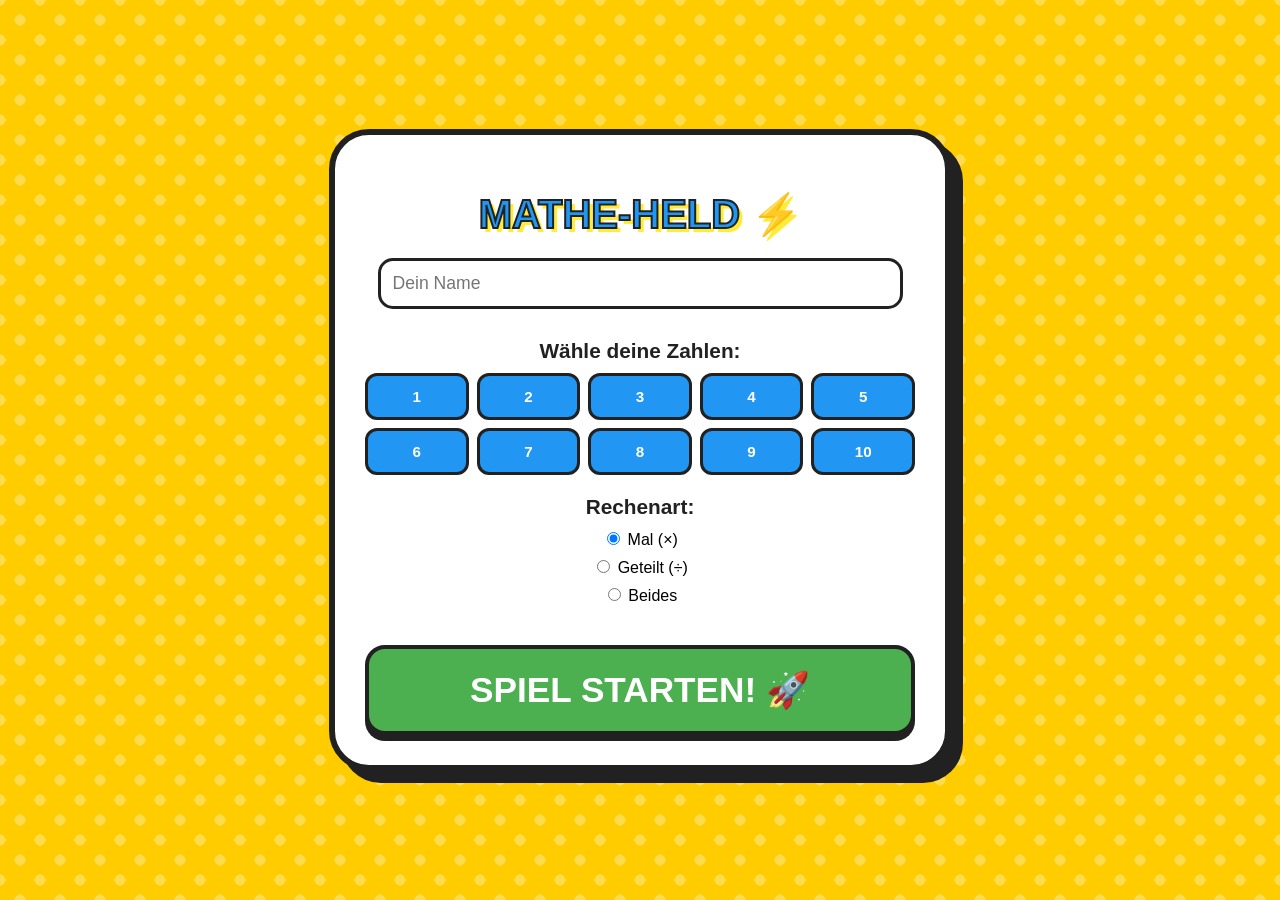
==== index.html @ cc24a485 "Fix: Entferne doppelte/veraltete JavaScript-Zeilen und bereinige HTML-Struktur" ====
<!DOCTYPE html>
<html lang="de">
<head>
    <meta charset="UTF-8">
    <meta name="viewport" content="width=device-width, initial-scale=1.0, maximum-scale=1.0, user-scalable=no">
    <title>Mathe-Held Comic-Edition 🦸‍♂️</title>
    <link rel="stylesheet" href="style.css">
</head>
<body>

<div class="container">
    <!-- 1. STARTBILDSCHIRM -->
    <div id="start-screen">
        <h1>Mathe-Held ⚡</h1>
        <input type="text" id="spieler-name" placeholder="Dein Name">
        
        <h3>Wähle deine Zahlen:</h3>
        <div class="row-selection" id="zahlen-auswahl">
            <!-- Wird per JavaScript gefüllt -->
        </div>

        <h3>Rechenart:</h3>
        <div class="op-selection">
            <label><input type="radio" name="operator" value="mal" checked> Mal (×)</label>
            <label><input type="radio" name="operator" value="geteilt"> Geteilt (÷)</label>
            <label><input type="radio" name="operator" value="beides"> Beides</label>
        </div>

        <button class="num-btn ok-btn" onclick="starteQuiz()" style="width: 100%; margin-top: 20px;">SPIEL STARTEN! 🚀</button>
    </div>

    <!-- 2. QUIZ-BEREICH -->
    <div id="quiz-screen" class="hidden">
        <div id="fortschritt">Aufgabe 1 von 20</div>
        <div id="aufgabe">? × ?</div>
        <div id="display"></div>
        
        <div class="numpad">
            <div class="num-btn" onclick="addZahl(1)">1</div>
            <div class="num-btn" onclick="addZahl(2)">2</div>
            <div class="num-btn" onclick="addZahl(3)">3</div>
            <div class="num-btn" onclick="addZahl(4)">4</div>
            <div class="num-btn" onclick="addZahl(5)">5</div>
            <div class="num-btn" onclick="addZahl(6)">6</div>
            <div class="num-btn" onclick="addZahl(7)">7</div>
            <div class="num-btn" onclick="addZahl(8)">8</div>
            <div class="num-btn" onclick="addZahl(9)">9</div>
            <div class="num-btn action-btn" onclick="loesche()">⌫</div>
            <div class="num-btn" onclick="addZahl(0)">0</div>
            <div class="num-btn ok-btn" onclick="pruefeAntwort()">OK</div>
        </div>
        <div id="feedback"></div>
    </div>

    <!-- 3. ENDERGEBNIS -->
    <div id="end-screen" class="hidden">
        <h1>BÄÄÄM! 🎉</h1>
        <p id="ergebnis-text"></p>
        <button class="num-btn ok-btn" onclick="location.reload()" style="width: 100%;">NOCHMAL! 🔄</button>
    </div>
</div>

<script>
    let name, gewaehlteZahlen = [], modus, runde = 1, score = 0, richtigesErgebnis;
    let aktuelleEingabe = "";

    // Erstellt die Zahlen-Buttons im Startmenü
    const auswahlDiv = document.getElementById('zahlen-auswahl');
    for (let i = 1; i <= 10; i++) {
        auswahlDiv.innerHTML += `
            <label class="row-box">
                <input type="checkbox" value="${i}" checked style="display:none"> ${i}
            </label>`;
    }

    // Macht die Zahlen-Buttons im Menü klickbar
    document.querySelectorAll('.row-box').forEach(box => {
        box.addEventListener('click', function() {
            const cb = this.querySelector('input');
            cb.checked = !cb.checked;
            this.style.background = cb.checked ? '#2196f3' : '#eee';
            this.style.color = cb.checked ? 'white' : 'black';
        });
        // Initial-Farbe setzen
        box.style.background = '#2196f3';
        box.style.color = 'white';
    });

    function addZahl(z) {
        if (aktuelleEingabe.length < 4) {
            aktuelleEingabe += z;
            document.getElementById('display').innerText = aktuelleEingabe;
        }
    }

    function loesche() {
        aktuelleEingabe = aktuelleEingabe.slice(0, -1);
        document.getElementById('display').innerText = aktuelleEingabe;
    }

    function starteQuiz() {
        name = document.getElementById('spieler-name').value || "Held";
        modus = document.querySelector('input[name="operator"]:checked').value;
        const checkboxes = document.querySelectorAll('#zahlen-auswahl input:checked');
        gewaehlteZahlen = Array.from(checkboxes).map(cb => parseInt(cb.value));

        if (gewaehlteZahlen.length === 0) {
            alert("Wähle mindestens eine Zahl aus! 😉");
            return;
        }

        document.getElementById('start-screen').classList.add('hidden');
        document.getElementById('quiz-screen').classList.remove('hidden');
        neueAufgabe();
    }

    function neueAufgabe() {
        if (runde > 20) return zeigeEnde();
        
        aktuelleEingabe = "";
        document.getElementById('display').innerText = "";
        document.getElementById('feedback').innerText = "";
        document.getElementById('fortschritt').innerText = `AUFGABE ${runde} / 20`;
        
        const z1 = gewaehlteZahlen[Math.floor(Math.random() * gewaehlteZahlen.length)];
        const z2 = Math.floor(Math.random() * 10) + 1;
        
        let op = modus;
        if (modus === 'beides') op = Math.random() > 0.5 ? 'mal' : 'geteilt';

        if (op === 'mal') {
            richtigesErgebnis = z1 * z2;
            document.getElementById('aufgabe').innerText = `${z1} × ${z2}`;
        } else {
            richtigesErgebnis = z2;
            document.getElementById('aufgabe').innerText = `${z1 * z2} ÷ ${z1}`;
        }
    }

    function pruefeAntwort() {
        if (aktuelleEingabe === "") return;
        const userAntwort = parseInt(aktuelleEingabe);
        const fb = document.getElementById('feedback');

        if (userAntwort === richtigesErgebnis) {
            score++;
            fb.innerText = "RICHTIG! 🔥";
            fb.style.color = "#4caf50";
        } else {
            fb.innerText = `UPS! ES WAR ${richtigesErgebnis} 💡`;
            fb.style.color = "#ff4081";
        }

        runde++;
        setTimeout(neueAufgabe, 1200);
    }

    function zeigeEnde() {
        document.getElementById('quiz-screen').classList.add('hidden');
        document.getElementById('end-screen').classList.remove('hidden');
        document.getElementById('ergebnis-text').innerHTML = 
            `STARKER AUFTRITT, <b>${name}</b>!<br>Du hast <b>${score} von 20</b> RICHTIG!`;
    }
</script>

</body>
</html>
---- style.css ----
:root {
    --comic-yellow: #ffeb3b;
    --comic-blue: #2196f3;
    --comic-pink: #ff4081;
    --comic-green: #4caf50;
    --dark: #212121;
}

body {
    font-family: 'Arial Black', sans-serif;
    background-color: #ffcc00;
    background-image: radial-gradient(circle, #ffdb4d 20%, transparent 20%), 
                      radial-gradient(circle, #ffdb4d 20%, transparent 20%);
    background-size: 40px 40px;
    background-position: 0 0, 20px 20px;
    margin: 0;
    display: flex;
    justify-content: center;
    align-items: center;
    min-height: 100vh;
}

.container {
    background: white;
    width: 90%;
    max-width: 550px;
    padding: 30px;
    border: 6px solid var(--dark);
    border-radius: 40px;
    box-shadow: 12px 12px 0px var(--dark);
    text-align: center;
}

h1 {
    font-size: 2.5rem;
    text-transform: uppercase;
    -webkit-text-stroke: 2px var(--dark);
    color: var(--comic-blue);
    text-shadow: 4px 4px 0px var(--comic-yellow);
    margin-bottom: 20px;
}

h3 {
    font-size: 1.3rem;
    margin: 15px 0 10px 0;
    color: var(--dark);
}

input[type="text"] {
    width: 90%;
    padding: 12px;
    font-size: 1.1rem;
    border: 3px solid var(--dark);
    border-radius: 15px;
    margin-bottom: 15px;
    font-family: 'Arial Black', sans-serif;
}

.row-selection {
    display: grid;
    grid-template-columns: repeat(5, 1fr);
    gap: 8px;
    margin-bottom: 20px;
}

.row-box {
    background: #2196f3;
    color: white;
    padding: 12px 8px;
    border: 3px solid var(--dark);
    border-radius: 12px;
    font-weight: bold;
    cursor: pointer;
    transition: all 0.2s;
    font-size: 0.95rem;
}

.row-box:hover {
    transform: scale(1.05);
}

.op-selection {
    display: flex;
    flex-direction: column;
    gap: 8px;
    margin-bottom: 20px;
}

.op-selection label {
    font-size: 1rem;
    cursor: pointer;
    margin: 0;
}

.num-btn {
    background: white;
    border: 4px solid var(--dark);
    padding: 20px;
    font-size: 2.2rem;
    border-radius: 20px;
    box-shadow: 0 6px 0 var(--dark);
    transition: all 0.1s;
    cursor: pointer;
    font-weight: bold;
}

.num-btn:active {
    transform: translateY(4px);
    box-shadow: 0 2px 0 var(--dark);
}

.action-btn {
    background: var(--comic-pink);
    color: white;
}

.ok-btn {
    background: var(--comic-green);
    color: white;
}

.numpad {
    display: grid;
    grid-template-columns: repeat(3, 1fr);
    gap: 10px;
    margin: 20px 0;
}

#fortschritt {
    font-size: 1.2rem;
    font-weight: bold;
    color: var(--dark);
    margin-bottom: 20px;
    background: #fff3cd;
    padding: 10px;
    border-radius: 10px;
}

#aufgabe {
    font-size: 5.5rem;
    color: var(--dark);
    margin: 20px 0;
    background: #f0f0f0;
    border-radius: 20px;
    border: 4px dashed var(--dark);
    padding: 20px;
}

#display {
    font-size: 3.5rem;
    margin-bottom: 15px;
    color: var(--comic-blue);
    height: 1.2em;
    font-weight: bold;
}

#feedback {
    font-size: 1.5rem;
    font-weight: bold;
    margin-top: 15px;
    height: 2em;
}

#end-screen h1 {
    font-size: 3rem;
    margin-bottom: 30px;
}

#ergebnis-text {
    font-size: 1.5rem;
    color: var(--dark);
    margin-bottom: 30px;
    line-height: 1.6;
}

.hidden {
    display: none !important;
}
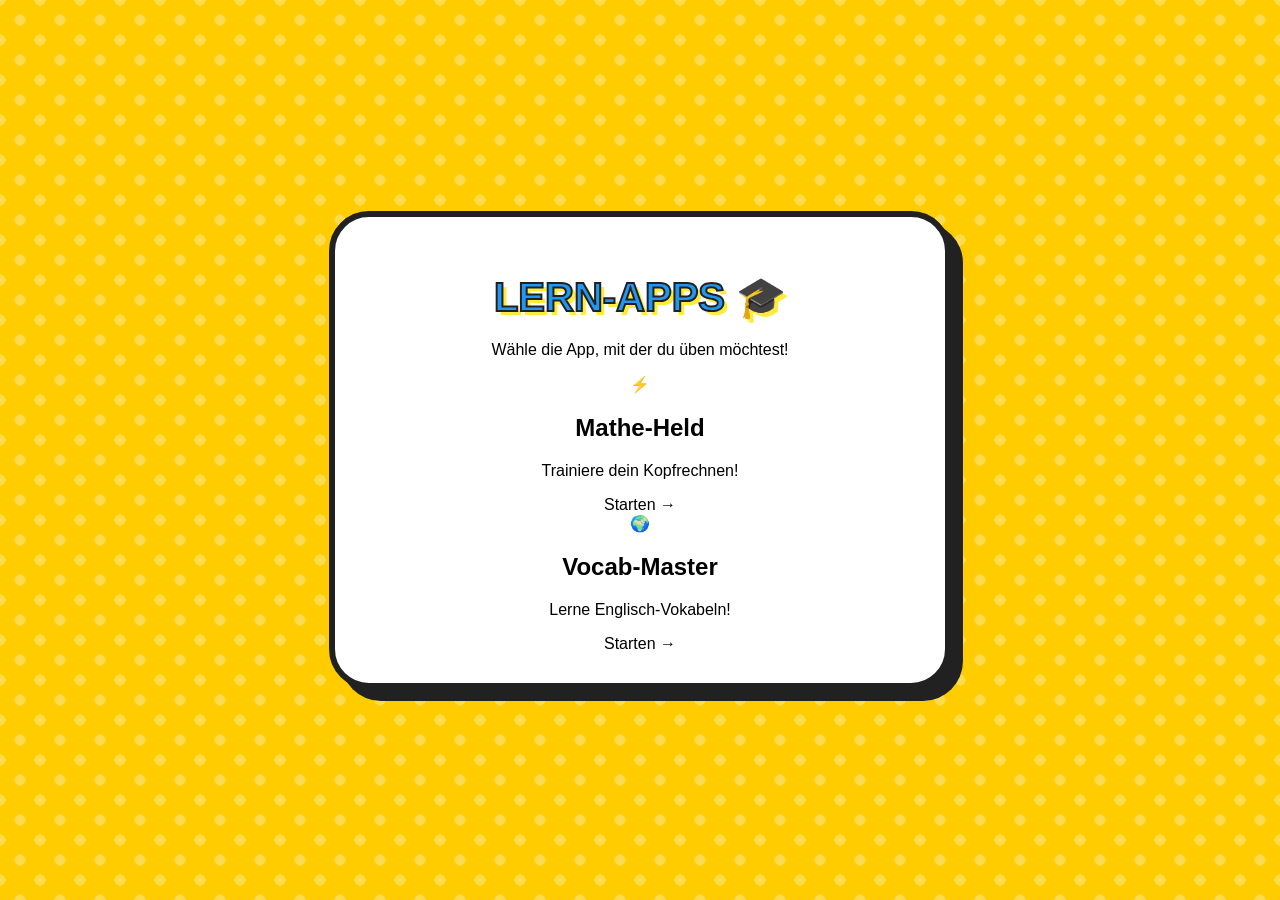
==== commit a54891f6: "Add index.html to fix GitHub Pages display issue" ====
--- a/index.html
+++ b/index.html
@@ -3,165 +3,33 @@
 <head>
     <meta charset="UTF-8">
     <meta name="viewport" content="width=device-width, initial-scale=1.0, maximum-scale=1.0, user-scalable=no">
-    <title>Mathe-Held Comic-Edition 🦸‍♂️</title>
+    <title>Lern-Apps 🎓</title>
     <link rel="stylesheet" href="style.css">
 </head>
 <body>
 
 <div class="container">
-    <!-- 1. STARTBILDSCHIRM -->
     <div id="start-screen">
-        <h1>Mathe-Held ⚡</h1>
-        <input type="text" id="spieler-name" placeholder="Dein Name">
+        <h1>Lern-Apps 🎓</h1>
+        <p class="intro-text">Wähle die App, mit der du üben möchtest!</p>
         
-        <h3>Wähle deine Zahlen:</h3>
-        <div class="row-selection" id="zahlen-auswahl">
-            <!-- Wird per JavaScript gefüllt -->
+        <div class="app-selector">
+            <div class="app-card" onclick="window.location.href='mathe.html'">
+                <div class="app-icon">⚡</div>
+                <h2>Mathe-Held</h2>
+                <p>Trainiere dein Kopfrechnen!</p>
+                <div class="app-button">Starten →</div>
+            </div>
+            
+            <div class="app-card" onclick="window.location.href='vokabel.html'">
+                <div class="app-icon">🌍</div>
+                <h2>Vocab-Master</h2>
+                <p>Lerne Englisch-Vokabeln!</p>
+                <div class="app-button">Starten →</div>
+            </div>
         </div>
-
-        <h3>Rechenart:</h3>
-        <div class="op-selection">
-            <label><input type="radio" name="operator" value="mal" checked> Mal (×)</label>
-            <label><input type="radio" name="operator" value="geteilt"> Geteilt (÷)</label>
-            <label><input type="radio" name="operator" value="beides"> Beides</label>
-        </div>
-
-        <button class="num-btn ok-btn" onclick="starteQuiz()" style="width: 100%; margin-top: 20px;">SPIEL STARTEN! 🚀</button>
-    </div>
-
-    <!-- 2. QUIZ-BEREICH -->
-    <div id="quiz-screen" class="hidden">
-        <div id="fortschritt">Aufgabe 1 von 20</div>
-        <div id="aufgabe">? × ?</div>
-        <div id="display"></div>
-        
-        <div class="numpad">
-            <div class="num-btn" onclick="addZahl(1)">1</div>
-            <div class="num-btn" onclick="addZahl(2)">2</div>
-            <div class="num-btn" onclick="addZahl(3)">3</div>
-            <div class="num-btn" onclick="addZahl(4)">4</div>
-            <div class="num-btn" onclick="addZahl(5)">5</div>
-            <div class="num-btn" onclick="addZahl(6)">6</div>
-            <div class="num-btn" onclick="addZahl(7)">7</div>
-            <div class="num-btn" onclick="addZahl(8)">8</div>
-            <div class="num-btn" onclick="addZahl(9)">9</div>
-            <div class="num-btn action-btn" onclick="loesche()">⌫</div>
-            <div class="num-btn" onclick="addZahl(0)">0</div>
-            <div class="num-btn ok-btn" onclick="pruefeAntwort()">OK</div>
-        </div>
-        <div id="feedback"></div>
-    </div>
-
-    <!-- 3. ENDERGEBNIS -->
-    <div id="end-screen" class="hidden">
-        <h1>BÄÄÄM! 🎉</h1>
-        <p id="ergebnis-text"></p>
-        <button class="num-btn ok-btn" onclick="location.reload()" style="width: 100%;">NOCHMAL! 🔄</button>
     </div>
 </div>
 
-<script>
-    let name, gewaehlteZahlen = [], modus, runde = 1, score = 0, richtigesErgebnis;
-    let aktuelleEingabe = "";
-
-    // Erstellt die Zahlen-Buttons im Startmenü
-    const auswahlDiv = document.getElementById('zahlen-auswahl');
-    for (let i = 1; i <= 10; i++) {
-        auswahlDiv.innerHTML += `
-            <label class="row-box">
-                <input type="checkbox" value="${i}" checked style="display:none"> ${i}
-            </label>`;
-    }
-
-    // Macht die Zahlen-Buttons im Menü klickbar
-    document.querySelectorAll('.row-box').forEach(box => {
-        box.addEventListener('click', function() {
-            const cb = this.querySelector('input');
-            cb.checked = !cb.checked;
-            this.style.background = cb.checked ? '#2196f3' : '#eee';
-            this.style.color = cb.checked ? 'white' : 'black';
-        });
-        // Initial-Farbe setzen
-        box.style.background = '#2196f3';
-        box.style.color = 'white';
-    });
-
-    function addZahl(z) {
-        if (aktuelleEingabe.length < 4) {
-            aktuelleEingabe += z;
-            document.getElementById('display').innerText = aktuelleEingabe;
-        }
-    }
-
-    function loesche() {
-        aktuelleEingabe = aktuelleEingabe.slice(0, -1);
-        document.getElementById('display').innerText = aktuelleEingabe;
-    }
-
-    function starteQuiz() {
-        name = document.getElementById('spieler-name').value || "Held";
-        modus = document.querySelector('input[name="operator"]:checked').value;
-        const checkboxes = document.querySelectorAll('#zahlen-auswahl input:checked');
-        gewaehlteZahlen = Array.from(checkboxes).map(cb => parseInt(cb.value));
-
-        if (gewaehlteZahlen.length === 0) {
-            alert("Wähle mindestens eine Zahl aus! 😉");
-            return;
-        }
-
-        document.getElementById('start-screen').classList.add('hidden');
-        document.getElementById('quiz-screen').classList.remove('hidden');
-        neueAufgabe();
-    }
-
-    function neueAufgabe() {
-        if (runde > 20) return zeigeEnde();
-        
-        aktuelleEingabe = "";
-        document.getElementById('display').innerText = "";
-        document.getElementById('feedback').innerText = "";
-        document.getElementById('fortschritt').innerText = `AUFGABE ${runde} / 20`;
-        
-        const z1 = gewaehlteZahlen[Math.floor(Math.random() * gewaehlteZahlen.length)];
-        const z2 = Math.floor(Math.random() * 10) + 1;
-        
-        let op = modus;
-        if (modus === 'beides') op = Math.random() > 0.5 ? 'mal' : 'geteilt';
-
-        if (op === 'mal') {
-            richtigesErgebnis = z1 * z2;
-            document.getElementById('aufgabe').innerText = `${z1} × ${z2}`;
-        } else {
-            richtigesErgebnis = z2;
-            document.getElementById('aufgabe').innerText = `${z1 * z2} ÷ ${z1}`;
-        }
-    }
-
-    function pruefeAntwort() {
-        if (aktuelleEingabe === "") return;
-        const userAntwort = parseInt(aktuelleEingabe);
-        const fb = document.getElementById('feedback');
-
-        if (userAntwort === richtigesErgebnis) {
-            score++;
-            fb.innerText = "RICHTIG! 🔥";
-            fb.style.color = "#4caf50";
-        } else {
-            fb.innerText = `UPS! ES WAR ${richtigesErgebnis} 💡`;
-            fb.style.color = "#ff4081";
-        }
-
-        runde++;
-        setTimeout(neueAufgabe, 1200);
-    }
-
-    function zeigeEnde() {
-        document.getElementById('quiz-screen').classList.add('hidden');
-        document.getElementById('end-screen').classList.remove('hidden');
-        document.getElementById('ergebnis-text').innerHTML = 
-            `STARKER AUFTRITT, <b>${name}</b>!<br>Du hast <b>${score} von 20</b> RICHTIG!`;
-    }
-</script>
-
 </body>
 </html>
--- a/style.css
+++ b/style.css
@@ -46,6 +46,26 @@
     color: var(--dark);
 }
 
+/* Nameneingabefeld - größer */
+#spieler-name {
+    width: 90%;
+    padding: 18px;
+    font-size: 1.4rem;
+    border: 4px solid var(--dark);
+    border-radius: 20px;
+    margin-bottom: 20px;
+    font-family: 'Arial Black', sans-serif;
+    font-weight: bold;
+    text-align: center;
+    background: #e3f2fd;
+    box-shadow: 0 4px 0 var(--dark);
+}
+
+#spieler-name::placeholder {
+    color: #999;
+    font-weight: normal;
+}
+
 input[type="text"] {
     width: 90%;
     padding: 12px;
@@ -119,6 +139,7 @@
     color: white;
 }
 
+/* Numpad wie Handy-Tastatur angeordnet */
 .numpad {
     display: grid;
     grid-template-columns: repeat(3, 1fr);
@@ -126,6 +147,40 @@
     margin: 20px 0;
 }
 
+/* Reihe 1: 1, 2, 3 */
+.numpad .num-btn:nth-child(1),
+.numpad .num-btn:nth-child(2),
+.numpad .num-btn:nth-child(3) {
+    /* Standard 1-3 */
+}
+
+/* Reihe 2: 4, 5, 6 */
+.numpad .num-btn:nth-child(4),
+.numpad .num-btn:nth-child(5),
+.numpad .num-btn:nth-child(6) {
+    /* Standard 4-6 */
+}
+
+/* Reihe 3: 7, 8, 9 */
+.numpad .num-btn:nth-child(7),
+.numpad .num-btn:nth-child(8),
+.numpad .num-btn:nth-child(9) {
+    /* Standard 7-9 */
+}
+
+/* Reihe 4: Löschen, 0, OK */
+.numpad .num-btn:nth-child(10) {
+    /* Löschen-Button */
+}
+
+.numpad .num-btn:nth-child(11) {
+    /* 0-Button */
+}
+
+.numpad .num-btn:nth-child(12) {
+    /* OK-Button */
+}
+
 #fortschritt {
     font-size: 1.2rem;
     font-weight: bold;
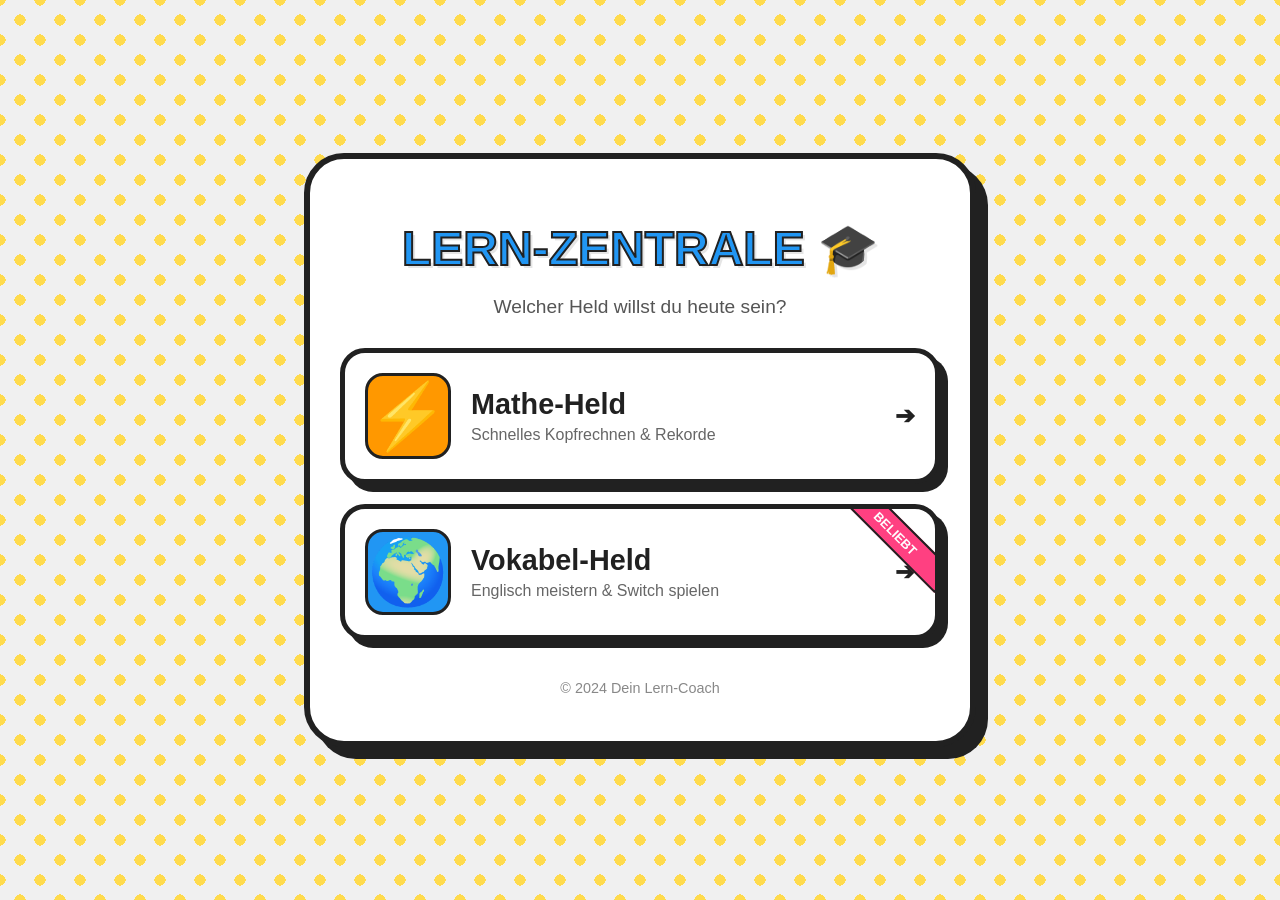
==== commit 809047bf: "Update title and content in index.html" ====
--- a/index.html
+++ b/index.html
@@ -3,31 +3,160 @@
 <head>
     <meta charset="UTF-8">
     <meta name="viewport" content="width=device-width, initial-scale=1.0, maximum-scale=1.0, user-scalable=no">
-    <title>Lern-Apps 🎓</title>
+    <title>Lern-Zentrale 🎓</title>
     <link rel="stylesheet" href="style.css">
+    <style>
+        :root {
+            --math-color: #ff9800;
+            --vocab-color: #2196f3;
+        }
+
+        body {
+            background-color: #f0f0f0;
+            display: flex;
+            justify-content: center;
+            align-items: center;
+            min-height: 100vh;
+            margin: 0;
+        }
+
+        .container {
+            max-width: 600px;
+            width: 90%;
+        }
+
+        h1 {
+            font-size: 3rem;
+            margin-bottom: 10px;
+            text-shadow: 3px 3px 0px rgba(0,0,0,0.1);
+        }
+
+        .intro-text {
+            font-size: 1.2rem;
+            margin-bottom: 30px;
+            color: #555;
+            font-family: 'Arial Rounded MT Bold', sans-serif;
+        }
+
+        .app-selector {
+            display: flex;
+            flex-direction: column;
+            gap: 20px;
+        }
+
+        .app-card {
+            background: white;
+            border: 5px solid var(--dark);
+            border-radius: 25px;
+            padding: 20px;
+            display: flex;
+            align-items: center;
+            cursor: pointer;
+            transition: all 0.2s ease;
+            position: relative;
+            overflow: hidden;
+            box-shadow: 8px 8px 0 var(--dark);
+            text-align: left;
+        }
+
+        /* Hover-Effekte */
+        .app-card:hover {
+            transform: translate(-4px, -4px);
+            box-shadow: 12px 12px 0 var(--dark);
+        }
+
+        .app-card:active {
+            transform: translate(4px, 4px);
+            box-shadow: 2px 2px 0 var(--dark);
+        }
+
+        .app-icon {
+            font-size: 4rem;
+            margin-right: 20px;
+            background: #eee;
+            width: 80px;
+            height: 80px;
+            display: flex;
+            align-items: center;
+            justify-content: center;
+            border-radius: 18px;
+            border: 3px solid var(--dark);
+        }
+
+        .app-info {
+            flex-grow: 1;
+        }
+
+        .app-info h2 {
+            margin: 0;
+            font-size: 1.8rem;
+            color: var(--dark);
+        }
+
+        .app-info p {
+            margin: 5px 0 0;
+            font-size: 1rem;
+            color: #666;
+        }
+
+        /* Individuelle Farben für die Karten */
+        .card-mathe .app-icon { background-color: var(--math-color); }
+        .card-vokabel .app-icon { background-color: var(--vocab-color); }
+
+        .start-arrow {
+            font-size: 1.5rem;
+            font-weight: bold;
+            color: var(--dark);
+            margin-left: 10px;
+        }
+
+        /* Kleiner Badge "NEU" oder "TOP" */
+        .badge {
+            position: absolute;
+            top: 10px;
+            right: -30px;
+            background: var(--comic-pink);
+            color: white;
+            padding: 5px 40px;
+            transform: rotate(45deg);
+            font-size: 0.8rem;
+            font-family: sans-serif;
+            font-weight: bold;
+            border: 2px solid var(--dark);
+        }
+    </style>
 </head>
 <body>
 
 <div class="container">
-    <div id="start-screen">
-        <h1>Lern-Apps 🎓</h1>
-        <p class="intro-text">Wähle die App, mit der du üben möchtest!</p>
+    <div id="start-screen" style="display: block;">
+        <h1>Lern-Zentrale 🎓</h1>
+        <p class="intro-text">Welcher Held willst du heute sein?</p>
         
         <div class="app-selector">
-            <div class="app-card" onclick="window.location.href='mathe.html'">
+            <!-- Mathe Card -->
+            <div class="app-card card-mathe" onclick="window.location.href='mathe.html'">
                 <div class="app-icon">⚡</div>
-                <h2>Mathe-Held</h2>
-                <p>Trainiere dein Kopfrechnen!</p>
-                <div class="app-button">Starten →</div>
+                <div class="app-info">
+                    <h2>Mathe-Held</h2>
+                    <p>Schnelles Kopfrechnen & Rekorde</p>
+                </div>
+                <div class="start-arrow">➔</div>
             </div>
             
-            <div class="app-card" onclick="window.location.href='vokabel.html'">
+            <!-- Vokabel Card -->
+            <div class="app-card card-vokabel" onclick="window.location.href='vokabel.html'">
+                <div class="badge">BELIEBT</div>
                 <div class="app-icon">🌍</div>
-                <h2>Vocab-Master</h2>
-                <p>Lerne Englisch-Vokabeln!</p>
-                <div class="app-button">Starten →</div>
+                <div class="app-info">
+                    <h2>Vokabel-Held</h2>
+                    <p>Englisch meistern & Switch spielen</p>
+                </div>
+                <div class="start-arrow">➔</div>
             </div>
         </div>
+        
+        <p style="margin-top: 40px; font-size: 0.9rem; color: #888;">&copy; 2024 Dein Lern-Coach</p>
     </div>
 </div>
 
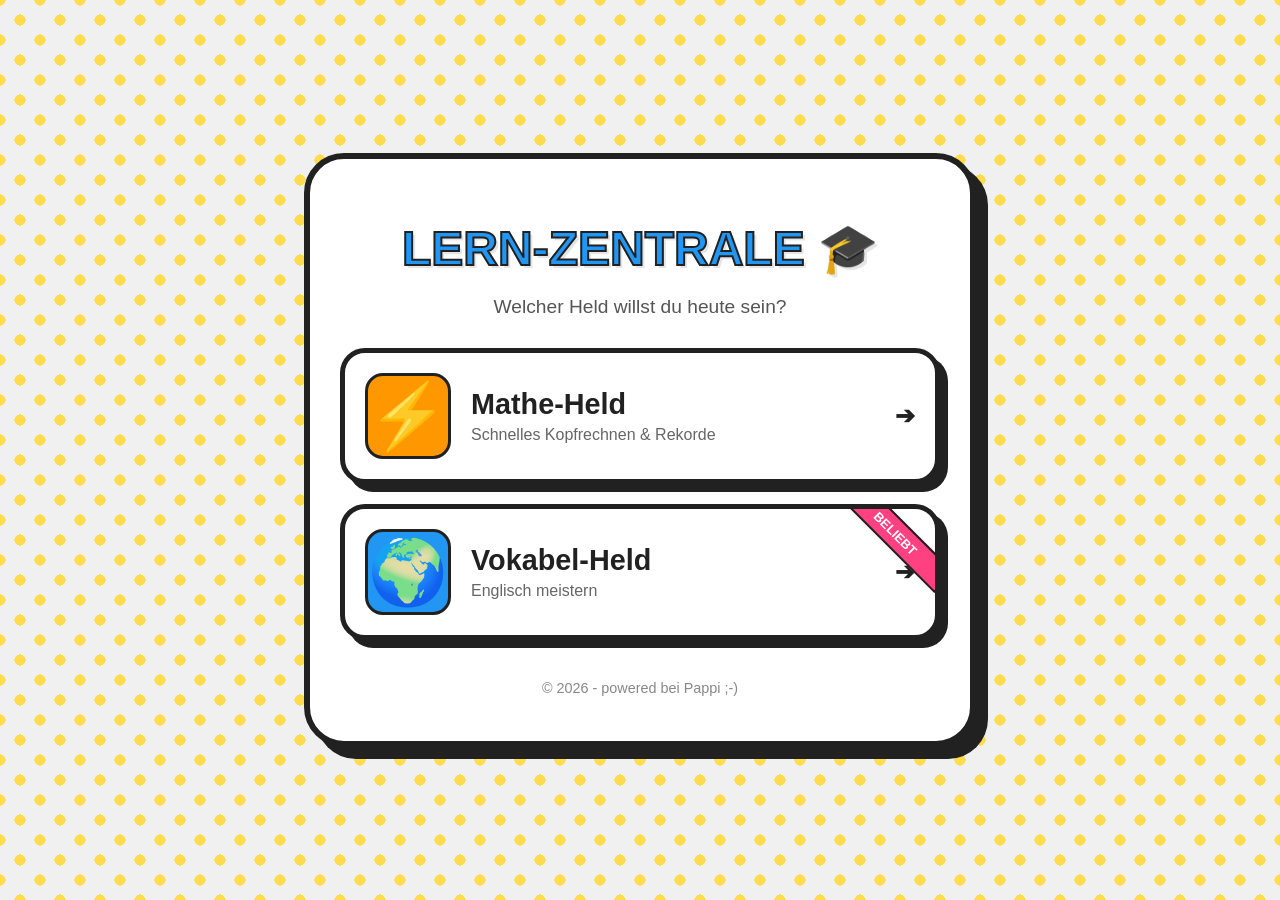
==== commit d83dc5a1: "Update footer text and app description in index.html" ====
--- a/index.html
+++ b/index.html
@@ -150,13 +150,13 @@
                 <div class="app-icon">🌍</div>
                 <div class="app-info">
                     <h2>Vokabel-Held</h2>
-                    <p>Englisch meistern & Switch spielen</p>
+                    <p>Englisch meistern </p>
                 </div>
                 <div class="start-arrow">➔</div>
             </div>
         </div>
         
-        <p style="margin-top: 40px; font-size: 0.9rem; color: #888;">&copy; 2024 Dein Lern-Coach</p>
+        <p style="margin-top: 40px; font-size: 0.9rem; color: #888;">&copy; 2026  - powered bei Pappi ;-)</p>
     </div>
 </div>
 
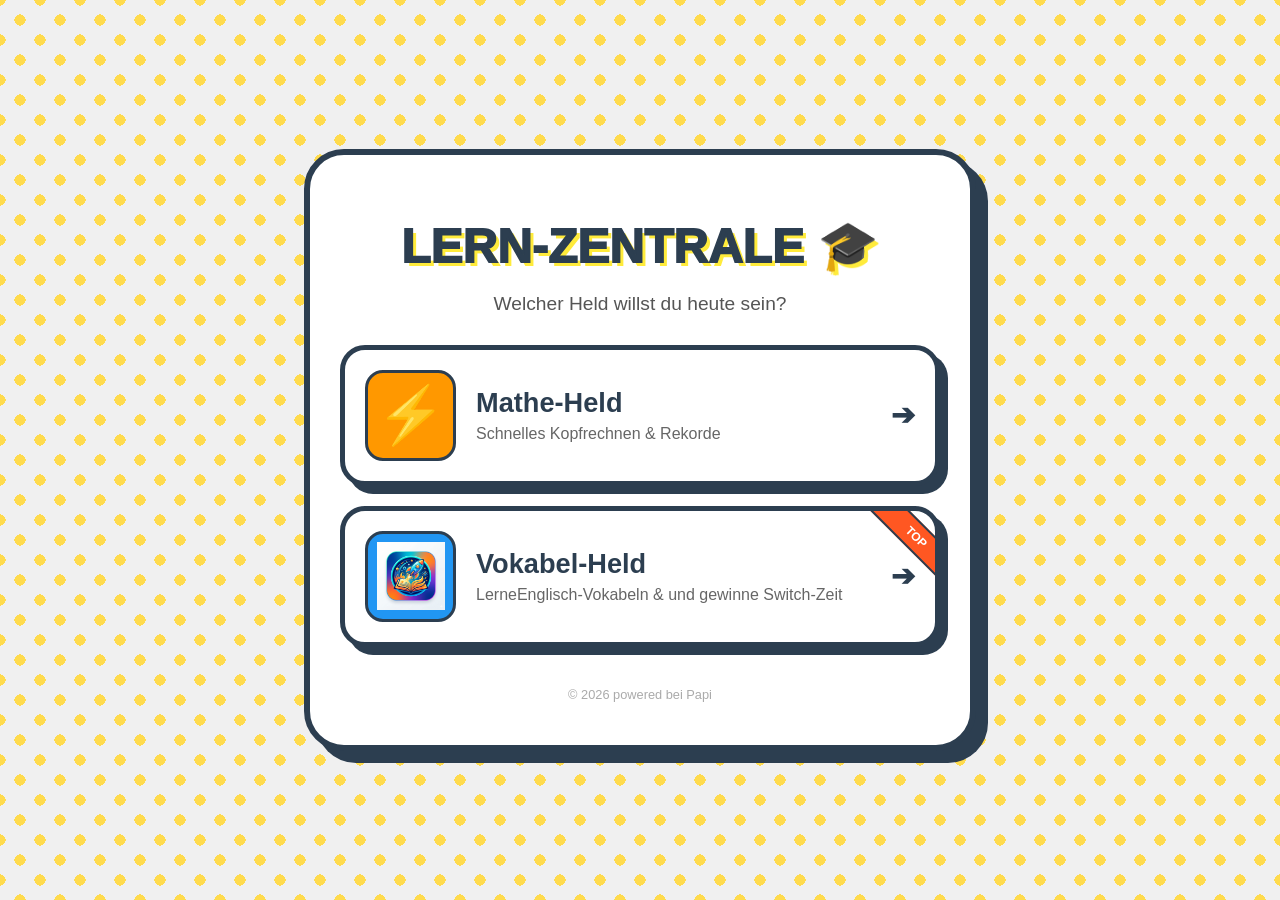
==== commit c1667756: "Update index.html with meta tags and styles" ====
--- a/index.html
+++ b/index.html
@@ -2,13 +2,27 @@
 <html lang="de">
 <head>
     <meta charset="UTF-8">
+    <meta http-equiv="Content-Type" content="text/html; charset=utf-8">
     <meta name="viewport" content="width=device-width, initial-scale=1.0, maximum-scale=1.0, user-scalable=no">
+    
+    <!-- iPad & iPhone Home-Screen Icon Tags -->
+    <link rel="apple-touch-icon" href="icon.png">
+    <link rel="apple-touch-icon-precomposed" href="icon.png">
+    
+    <!-- Web App Einstellungen für iOS (iPad) -->
+    <meta name="apple-mobile-web-app-capable" content="yes">
+    <meta name="apple-mobile-web-app-status-bar-style" content="black-translucent">
+    <meta name="apple-mobile-web-app-title" content="Lern-Held">
+
     <title>Lern-Zentrale 🎓</title>
     <link rel="stylesheet" href="style.css">
+    
     <style>
         :root {
             --math-color: #ff9800;
             --vocab-color: #2196f3;
+            --dark: #2c3e50;
+            --comic-pink: #e91e63;
         }
 
         body {
@@ -18,24 +32,25 @@
             align-items: center;
             min-height: 100vh;
             margin: 0;
+            font-family: 'Arial Rounded MT Bold', 'Helvetica', sans-serif;
         }
 
         .container {
             max-width: 600px;
             width: 90%;
+            text-align: center;
         }
 
         h1 {
             font-size: 3rem;
             margin-bottom: 10px;
-            text-shadow: 3px 3px 0px rgba(0,0,0,0.1);
+            color: var(--dark);
         }
 
         .intro-text {
             font-size: 1.2rem;
             margin-bottom: 30px;
             color: #555;
-            font-family: 'Arial Rounded MT Bold', sans-serif;
         }
 
         .app-selector {
@@ -52,14 +67,13 @@
             display: flex;
             align-items: center;
             cursor: pointer;
-            transition: all 0.2s ease;
+            transition: all 0.15s ease-in-out;
             position: relative;
             overflow: hidden;
             box-shadow: 8px 8px 0 var(--dark);
             text-align: left;
         }
 
-        /* Hover-Effekte */
         .app-card:hover {
             transform: translate(-4px, -4px);
             box-shadow: 12px 12px 0 var(--dark);
@@ -71,16 +85,23 @@
         }
 
         .app-icon {
-            font-size: 4rem;
+            font-size: 3.5rem;
             margin-right: 20px;
-            background: #eee;
-            width: 80px;
-            height: 80px;
+            width: 85px;
+            height: 85px;
             display: flex;
             align-items: center;
             justify-content: center;
             border-radius: 18px;
             border: 3px solid var(--dark);
+            flex-shrink: 0;
+            background-color: #eee;
+        }
+
+        .app-icon img {
+            width: 80%;
+            height: 80%;
+            object-fit: contain;
         }
 
         .app-info {
@@ -89,7 +110,7 @@
 
         .app-info h2 {
             margin: 0;
-            font-size: 1.8rem;
+            font-size: 1.7rem;
             color: var(--dark);
         }
 
@@ -97,30 +118,28 @@
             margin: 5px 0 0;
             font-size: 1rem;
             color: #666;
+            line-height: 1.2;
         }
 
-        /* Individuelle Farben für die Karten */
         .card-mathe .app-icon { background-color: var(--math-color); }
         .card-vokabel .app-icon { background-color: var(--vocab-color); }
 
         .start-arrow {
-            font-size: 1.5rem;
+            font-size: 1.8rem;
             font-weight: bold;
             color: var(--dark);
             margin-left: 10px;
         }
 
-        /* Kleiner Badge "NEU" oder "TOP" */
         .badge {
             position: absolute;
-            top: 10px;
-            right: -30px;
-            background: var(--comic-pink);
+            top: 12px;
+            right: -35px;
+            background: #ff5722;
             color: white;
             padding: 5px 40px;
             transform: rotate(45deg);
-            font-size: 0.8rem;
-            font-family: sans-serif;
+            font-size: 0.75rem;
             font-weight: bold;
             border: 2px solid var(--dark);
         }
@@ -129,7 +148,7 @@
 <body>
 
 <div class="container">
-    <div id="start-screen" style="display: block;">
+    <div id="start-screen">
         <h1>Lern-Zentrale 🎓</h1>
         <p class="intro-text">Welcher Held willst du heute sein?</p>
         
@@ -146,17 +165,19 @@
             
             <!-- Vokabel Card -->
             <div class="app-card card-vokabel" onclick="window.location.href='vokabel.html'">
-                <div class="badge">BELIEBT</div>
-                <div class="app-icon">🌍</div>
+                <div class="badge">TOP</div>
+                <div class="app-icon">
+                    <img src="icon.png" alt="Icon">
+                </div>
                 <div class="app-info">
                     <h2>Vokabel-Held</h2>
-                    <p>Englisch meistern </p>
+                    <p>LerneEnglisch-Vokabeln & und gewinne Switch-Zeit</p>
                 </div>
                 <div class="start-arrow">➔</div>
             </div>
         </div>
         
-        <p style="margin-top: 40px; font-size: 0.9rem; color: #888;">&copy; 2026  - powered bei Pappi ;-)</p>
+        <p style="margin-top: 40px; font-size: 0.8rem; color: #aaa;">&copy; 2026 powered bei Papi</p>
     </div>
 </div>
 
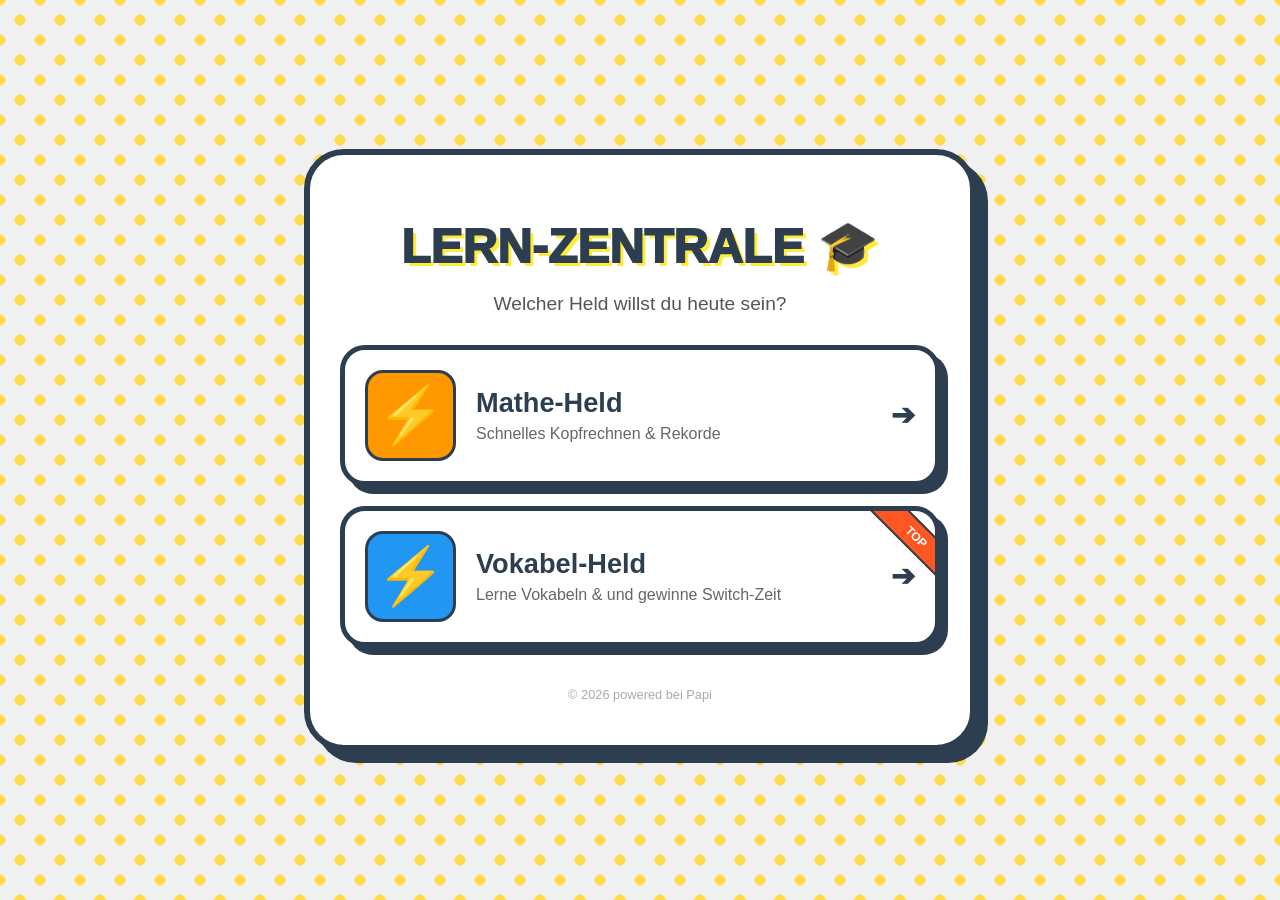
==== commit 22cf481e: "Update Vokabel Card icon and description" ====
--- a/index.html
+++ b/index.html
@@ -166,12 +166,10 @@
             <!-- Vokabel Card -->
             <div class="app-card card-vokabel" onclick="window.location.href='vokabel.html'">
                 <div class="badge">TOP</div>
-                <div class="app-icon">
-                    <img src="icon.png" alt="Icon">
-                </div>
+                <div class="app-icon">⚡</div>
                 <div class="app-info">
                     <h2>Vokabel-Held</h2>
-                    <p>LerneEnglisch-Vokabeln & und gewinne Switch-Zeit</p>
+                    <p>Lerne Vokabeln & und gewinne Switch-Zeit</p>
                 </div>
                 <div class="start-arrow">➔</div>
             </div>
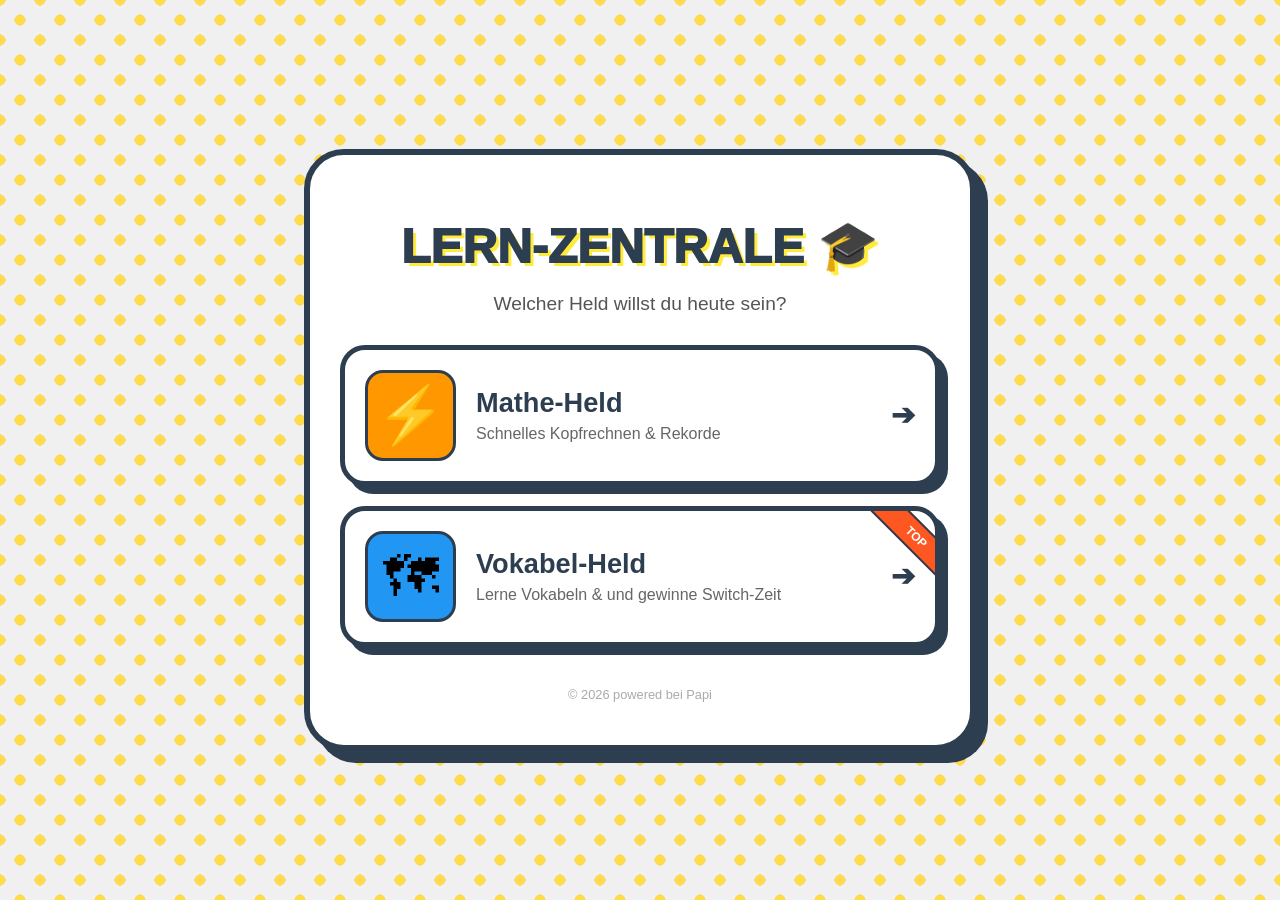
==== commit 7619e9c8: "Change icon in Vokabel Card from ⚡ to 🗺" ====
--- a/index.html
+++ b/index.html
@@ -166,7 +166,7 @@
             <!-- Vokabel Card -->
             <div class="app-card card-vokabel" onclick="window.location.href='vokabel.html'">
                 <div class="badge">TOP</div>
-                <div class="app-icon">⚡</div>
+                <div class="app-icon">🗺</div>
                 <div class="app-info">
                     <h2>Vokabel-Held</h2>
                     <p>Lerne Vokabeln & und gewinne Switch-Zeit</p>
